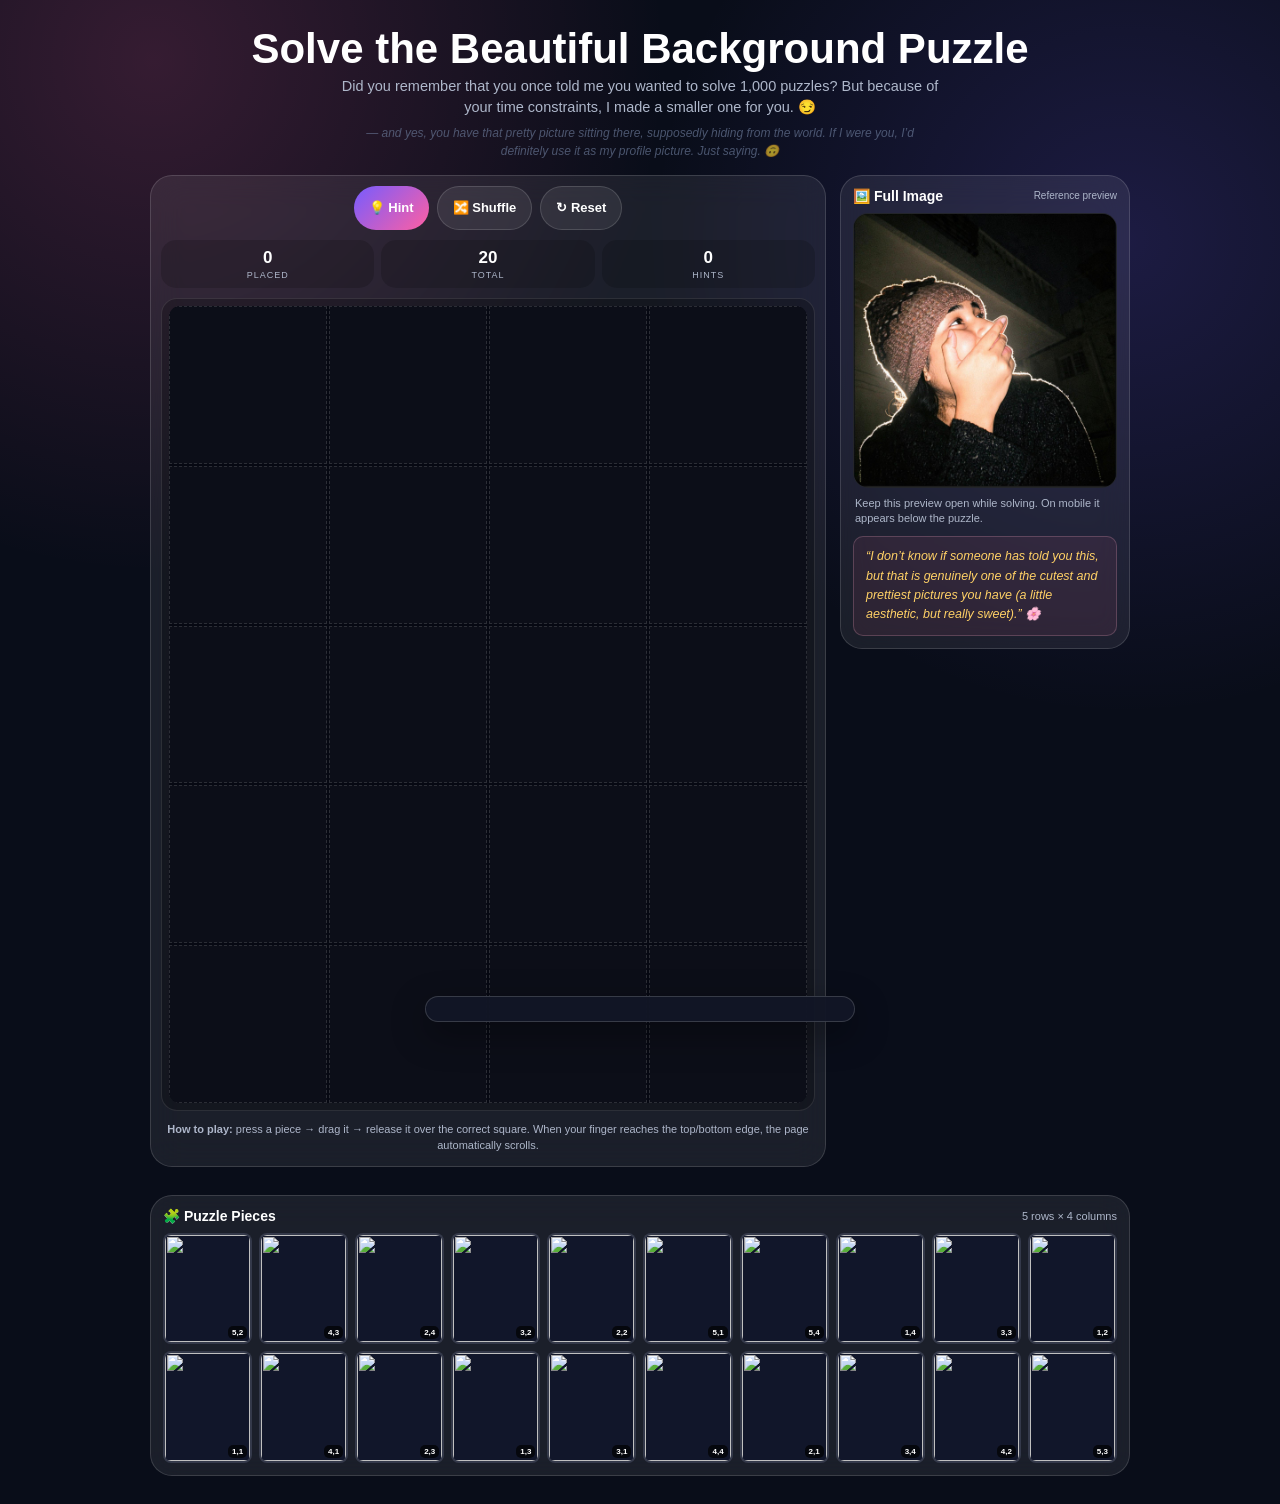
==== birthday_image_puzzle_5x4.html @ f48ca557 "Add files via upload" ====
<!DOCTYPE html>
<html lang="en">

<head>
    <meta charset="UTF-8">
    <meta name="viewport"
        content="width=device-width, initial-scale=1.0, maximum-scale=1.0, viewport-fit=cover, user-scalable=no">
    <meta name="apple-mobile-web-app-capable" content="yes">
    <meta name="apple-mobile-web-app-status-bar-style" content="black-translucent">
    <title>Birthday Picture Puzzle</title>

    <style>
        :root {
            --bg: #090d19;
            --panel: rgba(255, 255, 255, .075);
            --border: rgba(255, 255, 255, .14);
            --text: #fff;
            --muted: #aeb7ca;
            --accent: #ff5fa2;
            --accent2: #765cff;
            --good: #48dfa2;
            --gold: #ffd76a;
        }

        * {
            box-sizing: border-box;
            -webkit-tap-highlight-color: transparent;
        }

        html {
            scroll-behavior: smooth;
            background: var(--bg);
        }

        body {
            margin: 0;
            min-height: 100%;
            padding: max(14px, env(safe-area-inset-top)) 12px max(28px, env(safe-area-inset-bottom));
            color: var(--text);
            font-family: -apple-system, BlinkMacSystemFont, "SF Pro Display", "Segoe UI", sans-serif;
            background:
                radial-gradient(circle at 12% 4%, rgba(255, 95, 162, .18), transparent 28%),
                radial-gradient(circle at 88% 16%, rgba(118, 92, 255, .18), transparent 28%),
                var(--bg);
            overscroll-behavior-x: none;
        }

        .app {
            width: min(100%, 980px);
            margin: 0 auto;
        }

        header {
            text-align: center;
            padding: 8px 8px 15px;
        }

        .eyebrow {
            color: var(--accent);
            font-size: 11px;
            font-weight: 900;
            letter-spacing: 1.8px;
            text-transform: uppercase;
        }

        h1 {
            margin: 5px 0;
            font-size: clamp(27px, 7vw, 42px);
            line-height: 1.04;
        }

        .subtitle {
            margin: 0 auto;
            max-width: 600px;
            color: var(--muted);
            font-size: 13px;
            line-height: 1.45;
        }

        .layout {
            display: grid;
            grid-template-columns: minmax(0, 1fr);
            gap: 14px;
            align-items: start;
        }

        .main-panel,
        .preview-panel,
        .pieces-panel {
            background: var(--panel);
            border: 1px solid var(--border);
            border-radius: 22px;
            backdrop-filter: blur(16px);
        }

        .main-panel {
            padding: 10px;
        }

        .controls {
            display: flex;
            gap: 8px;
            flex-wrap: wrap;
            justify-content: center;
            margin: 0 0 10px;
        }

        button {
            min-height: 44px;
            border: 0;
            border-radius: 999px;
            padding: 10px 15px;
            color: #fff;
            background: linear-gradient(135deg, var(--accent2), var(--accent));
            font-size: 13px;
            font-weight: 850;
            cursor: pointer;
        }

        button.secondary {
            background: rgba(255, 255, 255, .08);
            border: 1px solid var(--border);
        }

        button:active {
            transform: scale(.97);
        }

        .stats {
            display: flex;
            gap: 7px;
            margin-bottom: 10px;
        }

        .stat {
            flex: 1;
            min-width: 0;
            padding: 8px 5px;
            text-align: center;
            border-radius: 15px;
            background: rgba(0, 0, 0, .17);
        }

        .stat strong {
            display: block;
            font-size: 17px;
        }

        .stat span {
            display: block;
            margin-top: 2px;
            color: var(--muted);
            font-size: 9px;
            text-transform: uppercase;
            letter-spacing: 1px;
        }

        .board-wrap {
            background: rgba(0, 0, 0, .23);
            border: 1px solid rgba(255, 255, 255, .1);
            border-radius: 16px;
            padding: 7px;
        }

        /*
    EXACT PUZZLE:
    5 rows x 4 columns = 20 pieces.
  */
        #board {
            width: 100%;
            aspect-ratio: 4 / 5;
            display: grid;
            grid-template-columns: repeat(4, 1fr);
            grid-template-rows: repeat(5, 1fr);
            gap: 2px;
            overflow: hidden;
            border-radius: 11px;
            background: #060812;
        }

        .slot {
            position: relative;
            min-width: 0;
            min-height: 0;
            border: 1px dashed rgba(255, 255, 255, .13);
            background: rgba(255, 255, 255, .025);
            transition: background .15s, border-color .15s, box-shadow .15s;
        }

        .slot.over {
            border-color: var(--accent);
            background: rgba(255, 95, 162, .18);
            box-shadow: inset 0 0 0 2px rgba(255, 95, 162, .35);
        }

        .slot.correct {
            border: 1px solid rgba(72, 223, 162, .8);
        }

        .slot.hint-target {
            border-color: var(--gold);
            box-shadow: inset 0 0 0 3px rgba(255, 215, 106, .6);
            animation: pulse .7s ease-in-out 4;
        }

        .slot img {
            width: 100%;
            height: 100%;
            display: block;
            object-fit: cover;
            pointer-events: none;
            user-select: none;
        }

        .pieces-panel {
            margin-top: 14px;
            padding: 12px;
        }

        .section-head {
            display: flex;
            justify-content: space-between;
            gap: 10px;
            align-items: center;
            margin-bottom: 9px;
        }

        .section-head strong {
            font-size: 14px;
        }

        .section-head span {
            color: var(--muted);
            font-size: 11px;
        }

        #pieces {
            display: grid;
            grid-template-columns: repeat(5, 1fr);
            gap: 7px;
        }

        .piece {
            position: relative;
            min-width: 0;
            aspect-ratio: 1 / 1.25;
            overflow: hidden;
            border: 2px solid rgba(255, 255, 255, .15);
            border-radius: 8px;
            background: #11162a;
            cursor: grab;
            touch-action: none;
            user-select: none;
            -webkit-user-select: none;
            transition: transform .12s, border-color .12s, opacity .12s;
        }

        .piece img {
            width: 100%;
            height: 100%;
            object-fit: cover;
            display: block;
            pointer-events: none;
            user-select: none;
        }

        .piece.selected {
            border-color: var(--gold);
            box-shadow: 0 0 0 3px rgba(255, 215, 106, .2);
            transform: translateY(-3px) scale(1.02);
        }

        .piece.hint-piece {
            border-color: var(--gold);
            box-shadow: 0 0 0 4px rgba(255, 215, 106, .3);
            animation: pulse .7s ease-in-out 4;
        }

        .piece.placed {
            opacity: .25;
            filter: grayscale(.25);
            pointer-events: none;
        }

        .piece-num {
            position: absolute;
            right: 3px;
            bottom: 3px;
            padding: 2px 4px;
            border-radius: 5px;
            background: rgba(0, 0, 0, .68);
            font-size: 8px;
            font-weight: 850;
        }

        .preview-panel {
            padding: 12px;
        }

        .preview-title {
            display: flex;
            align-items: center;
            justify-content: space-between;
            gap: 8px;
            margin-bottom: 9px;
        }

        .preview-title strong {
            font-size: 14px;
        }

        .preview-title span {
            color: var(--muted);
            font-size: 10px;
        }

        .preview-frame {
            overflow: hidden;
            border-radius: 15px;
            background: #05070d;
            border: 1px solid rgba(255, 255, 255, .12);
        }

        .preview-frame img {
            width: 100%;
            height: auto;
            display: block;
            object-fit: contain;
            max-height: 620px;
        }

        .preview-note {
            color: var(--muted);
            font-size: 11px;
            line-height: 1.4;
            margin: 8px 2px 0;
        }

        .instructions {
            padding: 11px 6px 2px;
            text-align: center;
            color: var(--muted);
            font-size: 11px;
            line-height: 1.45;
        }

        .message {
            display: none;
            margin-top: 13px;
            padding: 17px;
            border: 1px solid rgba(72, 223, 162, .35);
            border-radius: 18px;
            text-align: center;
            background: rgba(72, 223, 162, .1);
        }

        .message.show {
            display: block;
            animation: pop .4s ease;
        }

        .message h2 {
            margin: 0 0 4px;
            font-size: 24px;
        }

        .message p {
            margin: 0;
            color: var(--muted);
            font-size: 12px;
        }

        .toast {
            position: fixed;
            left: 50%;
            bottom: max(18px, env(safe-area-inset-bottom));
            z-index: 9999;
            width: min(92vw, 430px);
            padding: 12px 15px;
            border-radius: 14px;
            background: rgba(18, 22, 38, .96);
            border: 1px solid rgba(255, 255, 255, .16);
            box-shadow: 0 12px 35px rgba(0, 0, 0, .4);
            text-align: center;
            font-size: 12px;
            transform: translate(-50%, 140px);
            transition: transform .22s ease;
            pointer-events: none;
        }

        .toast.show {
            transform: translate(-50%, 0);
        }

        /*
    The floating piece follows the finger/mouse.
    The page itself remains scrollable.
  */
        .drag-ghost {
            position: fixed;
            z-index: 10000;
            width: 86px;
            aspect-ratio: 1 / 1.25;
            overflow: hidden;
            border: 2px solid #fff;
            border-radius: 9px;
            box-shadow: 0 15px 35px rgba(0, 0, 0, .5);
            pointer-events: none;
            transform: translate(-50%, -50%) rotate(2deg) scale(1.06);
        }

        .drag-ghost img {
            width: 100%;
            height: 100%;
            display: block;
            object-fit: cover;
        }

        .scroll-zone {
            position: fixed;
            z-index: 9990;
            left: 0;
            right: 0;
            height: 82px;
            pointer-events: none;
            display: none;
        }

        .scroll-zone.top {
            top: 0;
        }

        .scroll-zone.bottom {
            bottom: 0;
        }

        @keyframes pulse {

            0%,
            100% {
                transform: scale(1);
            }

            50% {
                transform: scale(.94);
            }
        }

        @keyframes pop {
            from {
                transform: scale(.95);
                opacity: 0;
            }

            to {
                transform: scale(1);
                opacity: 1;
            }
        }

        @media (min-width:760px) {
            .layout {
                grid-template-columns: minmax(0, 1fr) 290px;
            }

            .preview-panel {
                position: sticky;
                top: 14px;
            }

            #pieces {
                grid-template-columns: repeat(10, 1fr);
            }

            .pieces-panel {
                grid-column: 1 / -1;
            }
        }

        @media (max-width:759px) {
            .preview-panel {
                order: 3;
            }

            .pieces-panel {
                order: 2;
            }

            .main-panel {
                order: 1;
            }
        }

        @media (max-width:420px) {
            body {
                padding-left: 8px;
                padding-right: 8px;
            }

            .main-panel,
            .preview-panel,
            .pieces-panel {
                border-radius: 18px;
            }

            #pieces {
                grid-template-columns: repeat(5, 1fr);
                gap: 5px;
            }

            .piece {
                border-radius: 7px;
            }

            .drag-ghost {
                width: 74px;
            }
        }

        @media (prefers-reduced-motion:reduce) {

            *,
            *::before,
            *::after {
                scroll-behavior: auto !important;
                animation: none !important;
                transition: none !important;
            }
        }
    </style>
</head>

<body>
    <div class="app">

        <header>
            <h1>Solve the Beautiful Background Puzzle</h1>
            <p class="subtitle" style="font-size: 14.5px; margin-bottom: 6px;">
                Did you remember that you once told me you wanted to solve 1,000 puzzles?
                But because of your time constraints, I made a smaller one for you. 😏
            </p>
            <p
                style="color: var(--text-dim, #6b7a99); font-size: 12px; margin: 2px auto 0; max-width: 560px; font-style: italic; opacity: 0.65; line-height: 1.5;">
                — and yes, you have that pretty picture sitting there, supposedly hiding from the world. If I were you, I’d definitely use it as my profile picture. Just saying. 🙃
            </p>
        </header>

        <div class="layout">

            <section class="main-panel">
                <div class="controls">
                    <button id="hintBtn" type="button">💡 Hint</button>
                    <button id="shuffleBtn" class="secondary" type="button">🔀 Shuffle</button>
                    <button id="resetBtn" class="secondary" type="button">↻ Reset</button>
                </div>

                <div class="stats">
                    <div class="stat">
                        <strong id="placedCount">0</strong>
                        <span>Placed</span>
                    </div>
                    <div class="stat">
                        <strong id="totalCount">20</strong>
                        <span>Total</span>
                    </div>
                    <div class="stat">
                        <strong id="hintCount">0</strong>
                        <span>Hints</span>
                    </div>
                </div>

                <div class="board-wrap">
                    <div id="board" aria-label="5 row by 4 column puzzle board"></div>
                </div>

                <div class="instructions">
                    <b>How to play:</b> press a piece → drag it → release it over the correct square.
                    When your finger reaches the top/bottom edge, the page automatically scrolls.
                </div>

                <div id="completeMessage" class="message">
                    <div
                        style="font-size: 11px; font-weight: 800; color: #48dfa2; letter-spacing: 1.5px; text-transform: uppercase;">
                        🎉 PUZZLE #01 SOLVED</div>
                    <h2 style="margin: 6px 0 10px;">Remember this image carefully. 🧠</h2>
                    <p style="font-size: 13px; color: #aeb7ca; margin-bottom: 15px;">You might need it later in your
                        quest.</p>
                    <button id="iRememberBtn" type="button"
                        style="font-size: 14px; padding: 12px 24px; border-radius: 999px; background: linear-gradient(135deg, #765cff, #ff5fa2); border: 0; color: #fff; font-weight: 800; cursor: pointer;">
                        I Remember 🧠 ➔
                    </button>
                </div>
            </section>

            <aside class="preview-panel">
                <div class="preview-title">
                    <strong>🖼️ Full Image</strong>
                    <span>Reference preview</span>
                </div>
                <div class="preview-frame">
                    <img src="miss_chand.png" alt="Full image preview for the puzzle">
                </div>
                <div class="preview-note">
                    Keep this preview open while solving. On mobile it appears below the puzzle.
                </div>
                <div style="margin-top: 10px; padding: 10px 12px; background: rgba(255,107,157,0.08); border: 1px solid rgba(255,179,203,0.22); border-radius: 10px;">
                    <p style="color: #ffd166; font-size: 12.5px; font-style: italic; margin: 0; line-height: 1.55;">
                        “I don’t know if someone has told you this, but that is genuinely one of the cutest and prettiest pictures you have (a little aesthetic, but really sweet).” 🌸
                    </p>
                </div>
            </aside>

            <section class="pieces-panel">
                <div class="section-head">
                    <strong>🧩 Puzzle Pieces</strong>
                    <span>5 rows × 4 columns</span>
                </div>
                <div id="pieces"></div>
            </section>

        </div>
    </div>

    <div class="scroll-zone top" id="topScrollZone"></div>
    <div class="scroll-zone bottom" id="bottomScrollZone"></div>
    <div id="toast" class="toast" aria-live="polite"></div>

    <script>
        /*
          ============================================================
          PUZZLE FILE SETUP
          ============================================================
        
          Keep this HTML in the SAME folder as:
        
            miss_chand.png
        
            miss_chand_r1_c1.png
            miss_chand_r1_c2.png
            miss_chand_r1_c3.png
            miss_chand_r1_c4.png
        
            miss_chand_r2_c1.png ... miss_chand_r2_c4.png
            miss_chand_r3_c1.png ... miss_chand_r3_c4.png
            miss_chand_r4_c1.png ... miss_chand_r4_c4.png
            miss_chand_r5_c1.png ... miss_chand_r5_c4.png
        
          Total: 5 rows × 4 columns = 20 pieces.
        */

        const ROWS = 5;
        const COLS = 4;
        const IMAGE_PREFIX = "miss_chand_";
        const IMAGE_EXT = ".png";

        const board = document.getElementById("board");
        const piecesBox = document.getElementById("pieces");
        const placedCountEl = document.getElementById("placedCount");
        const totalCountEl = document.getElementById("totalCount");
        const hintCountEl = document.getElementById("hintCount");
        const completeMessage = document.getElementById("completeMessage");
        const toast = document.getElementById("toast");

        let pieces = [];
        let placed = new Set();
        let hintCount = 0;
        let activeDrag = null;
        let toastTimer = null;
        let autoScrollFrame = null;
        let latestPointer = { x: 0, y: 0 };

        function imageName(row, col) {
            return `${IMAGE_PREFIX}r${row}_c${col}${IMAGE_EXT}`;
        }

        function makePiece(row, col) {
            return {
                id: `r${row}c${col}`,
                row,
                col,
                src: imageName(row, col)
            };
        }

        function buildPuzzle() {
            stopAutoScroll();
            board.innerHTML = "";
            piecesBox.innerHTML = "";
            placed.clear();
            completeMessage.classList.remove("show");
            hintCount = 0;
            pieces = [];

            for (let row = 1; row <= ROWS; row++) {
                for (let col = 1; col <= COLS; col++) {
                    const piece = makePiece(row, col);
                    pieces.push(piece);

                    const slot = document.createElement("div");
                    slot.className = "slot";
                    slot.dataset.id = piece.id;
                    slot.dataset.row = row;
                    slot.dataset.col = col;
                    board.appendChild(slot);
                }
            }

            shuffleArray(pieces);
            renderPieces();
            updateStats();
        }

        function renderPieces() {
            piecesBox.innerHTML = "";

            pieces.forEach(piece => {
                const el = document.createElement("div");
                el.className = "piece";
                el.dataset.id = piece.id;
                el.dataset.row = piece.row;
                el.dataset.col = piece.col;
                el.setAttribute("role", "button");
                el.setAttribute("aria-label", `Puzzle piece row ${piece.row}, column ${piece.col}`);

                const img = document.createElement("img");
                img.src = piece.src;
                img.alt = "";
                img.draggable = false;

                const num = document.createElement("div");
                num.className = "piece-num";
                num.textContent = `${piece.row},${piece.col}`;

                el.append(img, num);
                piecesBox.appendChild(el);

                el.addEventListener("pointerdown", startDrag, { passive: false });
            });
        }

        function shuffleArray(arr) {
            for (let i = arr.length - 1; i > 0; i--) {
                const j = Math.floor(Math.random() * (i + 1));
                [arr[i], arr[j]] = [arr[j], arr[i]];
            }
        }

        function getPiece(id) {
            return pieces.find(piece => piece.id === id);
        }

        function updateStats() {
            placedCountEl.textContent = placed.size;
            totalCountEl.textContent = ROWS * COLS;
            hintCountEl.textContent = hintCount;
        }

        function getSlotAt(x, y) {
            const elements = document.elementsFromPoint(x, y);
            return elements.find(el => el.classList && el.classList.contains("slot"));
        }

        /* ------------------------------------------------------------
           DRAGGING
           ------------------------------------------------------------ */

        function startDrag(event) {
            if (event.pointerType === "mouse" && event.button !== 0) return;

            const pieceEl = event.currentTarget;
            const id = pieceEl.dataset.id;

            if (placed.has(id)) return;

            event.preventDefault();

            latestPointer.x = event.clientX;
            latestPointer.y = event.clientY;

            activeDrag = {
                id,
                pieceEl,
                pointerId: event.pointerId,
                ghost: null
            };

            pieceEl.classList.add("selected");

            try {
                pieceEl.setPointerCapture(event.pointerId);
            } catch (_) { }

            createGhost(pieceEl, event.clientX, event.clientY);
            startAutoScroll();

            window.addEventListener("pointermove", moveDrag, { passive: false });
            window.addEventListener("pointerup", endDrag, { passive: false });
            window.addEventListener("pointercancel", cancelDrag, { passive: false });
        }

        function createGhost(pieceEl, x, y) {
            const ghost = document.createElement("div");
            ghost.className = "drag-ghost";

            const img = document.createElement("img");
            img.src = pieceEl.querySelector("img").src;
            img.alt = "";

            ghost.appendChild(img);
            ghost.style.left = `${x}px`;
            ghost.style.top = `${y}px`;

            document.body.appendChild(ghost);
            activeDrag.ghost = ghost;
        }

        function moveDrag(event) {
            if (!activeDrag || event.pointerId !== activeDrag.pointerId) return;

            event.preventDefault();

            latestPointer.x = event.clientX;
            latestPointer.y = event.clientY;

            if (activeDrag.ghost) {
                activeDrag.ghost.style.left = `${event.clientX}px`;
                activeDrag.ghost.style.top = `${event.clientY}px`;
            }

            highlightDropTarget(event.clientX, event.clientY);
        }

        function highlightDropTarget(x, y) {
            document.querySelectorAll(".slot.over").forEach(slot => slot.classList.remove("over"));

            const slot = getSlotAt(x, y);

            if (slot && !slot.querySelector("img")) {
                slot.classList.add("over");
            }
        }

        function endDrag(event) {
            if (!activeDrag || event.pointerId !== activeDrag.pointerId) return;

            event.preventDefault();

            latestPointer.x = event.clientX;
            latestPointer.y = event.clientY;

            const drag = activeDrag;
            const slot = getSlotAt(event.clientX, event.clientY);

            cleanupDrag();

            if (!slot) {
                showToast("Drop the piece on the puzzle board.");
                return;
            }

            const piece = getPiece(drag.id);

            if (!piece) return;

            if (slot.dataset.id === piece.id && !slot.querySelector("img")) {
                placePiece(piece, slot);
            } else {
                slot.classList.add("over");
                setTimeout(() => slot.classList.remove("over"), 260);
                showToast("Not quite! Try another square 🕵️");
            }
        }

        function cancelDrag() {
            cleanupDrag();
        }

        function cleanupDrag() {
            if (!activeDrag) return;

            activeDrag.pieceEl.classList.remove("selected");

            if (activeDrag.ghost) {
                activeDrag.ghost.remove();
            }

            document.querySelectorAll(".slot.over").forEach(slot => slot.classList.remove("over"));

            stopAutoScroll();

            window.removeEventListener("pointermove", moveDrag);
            window.removeEventListener("pointerup", endDrag);
            window.removeEventListener("pointercancel", cancelDrag);

            activeDrag = null;
        }

        /* ------------------------------------------------------------
           AUTOMATIC PAGE SCROLL WHILE DRAGGING
           ------------------------------------------------------------
        
           If the finger/mouse gets near the top or bottom edge,
           window.scrollBy() continuously moves the page.
        
           This is especially useful on iPhone because the pieces
           can be far below the board after scrolling.
        */

        function startAutoScroll() {
            if (autoScrollFrame) return;

            const tick = () => {
                if (!activeDrag) {
                    autoScrollFrame = null;
                    return;
                }

                const y = latestPointer.y;
                const height = window.innerHeight;

                const edge = 105;
                let amount = 0;

                if (y < edge) {
                    const intensity = Math.max(0, edge - y) / edge;
                    amount = -Math.max(2.5, 16 * intensity);
                } else if (y > height - edge) {
                    const intensity = Math.max(0, y - (height - edge)) / edge;
                    amount = Math.max(2.5, 16 * intensity);
                }

                if (amount !== 0) {
                    window.scrollBy(0, amount);

                    // The finger stays in the same viewport position while the
                    // document moves, so re-check the board underneath it.
                    highlightDropTarget(latestPointer.x, latestPointer.y);
                }

                autoScrollFrame = requestAnimationFrame(tick);
            };

            autoScrollFrame = requestAnimationFrame(tick);
        }

        function stopAutoScroll() {
            if (autoScrollFrame) {
                cancelAnimationFrame(autoScrollFrame);
                autoScrollFrame = null;
            }
        }

        /* ------------------------------------------------------------
           PLACING PIECES
           ------------------------------------------------------------ */

        function placePiece(piece, slot) {
            const img = document.createElement("img");
            img.src = piece.src;
            img.alt = "";
            img.draggable = false;

            slot.appendChild(img);
            slot.classList.add("correct");

            placed.add(piece.id);

            const pieceEl = document.querySelector(`.piece[data-id="${piece.id}"]`);
            if (pieceEl) pieceEl.classList.add("placed");

            updateStats();

            if (placed.size === ROWS * COLS) {
                completeMessage.classList.add("show");

                setTimeout(() => {
                    completeMessage.scrollIntoView({
                        behavior: "smooth",
                        block: "center"
                    });
                }, 180);
            }
        }

        /* ------------------------------------------------------------
           HINT
           ------------------------------------------------------------ */

        function showHint() {
            if (placed.size === ROWS * COLS) {
                showToast("The puzzle is already complete! 🎉");
                return;
            }

            const piece = pieces.find(item => !placed.has(item.id));
            if (!piece) return;

            hintCount++;
            updateStats();

            document.querySelectorAll(".hint-piece,.hint-target")
                .forEach(el => el.classList.remove("hint-piece", "hint-target"));

            const pieceEl = document.querySelector(`.piece[data-id="${piece.id}"]`);
            const slot = document.querySelector(`.slot[data-id="${piece.id}"]`);

            pieceEl?.classList.add("hint-piece");
            slot?.classList.add("hint-target");

            showToast(`Hint: ${piece.row},${piece.col} → row ${piece.row}, column ${piece.col}`);

            setTimeout(() => {
                pieceEl?.classList.remove("hint-piece");
                slot?.classList.remove("hint-target");
            }, 3200);
        }

        /* ------------------------------------------------------------
           SHUFFLE / RESET
           ------------------------------------------------------------ */

        function shuffleRemaining() {
            const remaining = pieces.filter(piece => !placed.has(piece.id));
            shuffleArray(remaining);

            let index = 0;

            pieces = pieces.map(piece => {
                if (placed.has(piece.id)) return piece;
                return remaining[index++];
            });

            renderPieces();

            pieces.forEach(piece => {
                if (placed.has(piece.id)) {
                    document.querySelector(`.piece[data-id="${piece.id}"]`)?.classList.add("placed");
                }
            });

            showToast("Remaining pieces shuffled 🔀");
        }

        function resetPuzzle() {
            if (!window.confirm("Reset the whole puzzle?")) return;

            buildPuzzle();
            showToast("Puzzle reset. Good luck! 🧩");
        }

        /* ------------------------------------------------------------
           TOAST
           ------------------------------------------------------------ */

        function showToast(message) {
            clearTimeout(toastTimer);
            toast.textContent = message;
            toast.classList.add("show");

            toastTimer = setTimeout(() => {
                toast.classList.remove("show");
            }, 2400);
        }

        /* Prevent native browser image dragging/context menu on pieces. */
        document.addEventListener("dragstart", event => event.preventDefault());

        document.addEventListener("contextmenu", event => {
            if (event.target.closest(".piece,.slot")) {
                event.preventDefault();
            }
        });

        document.getElementById("hintBtn").addEventListener("click", showHint);
        document.getElementById("shuffleBtn").addEventListener("click", shuffleRemaining);
        document.getElementById("resetBtn").addEventListener("click", resetPuzzle);
        document.getElementById("iRememberBtn")?.addEventListener("click", () => {
            try {
                const key = 'birthday_cipher_quest_v1';
                const data = localStorage.getItem(key);
                const state = data ? JSON.parse(data) : {};
                state.imagePuzzleDone = true;
                localStorage.setItem(key, JSON.stringify(state));
            } catch (_) { }
            window.location.href = "../hub.html";
        });

        buildPuzzle();
    </script>
</body>

</html>
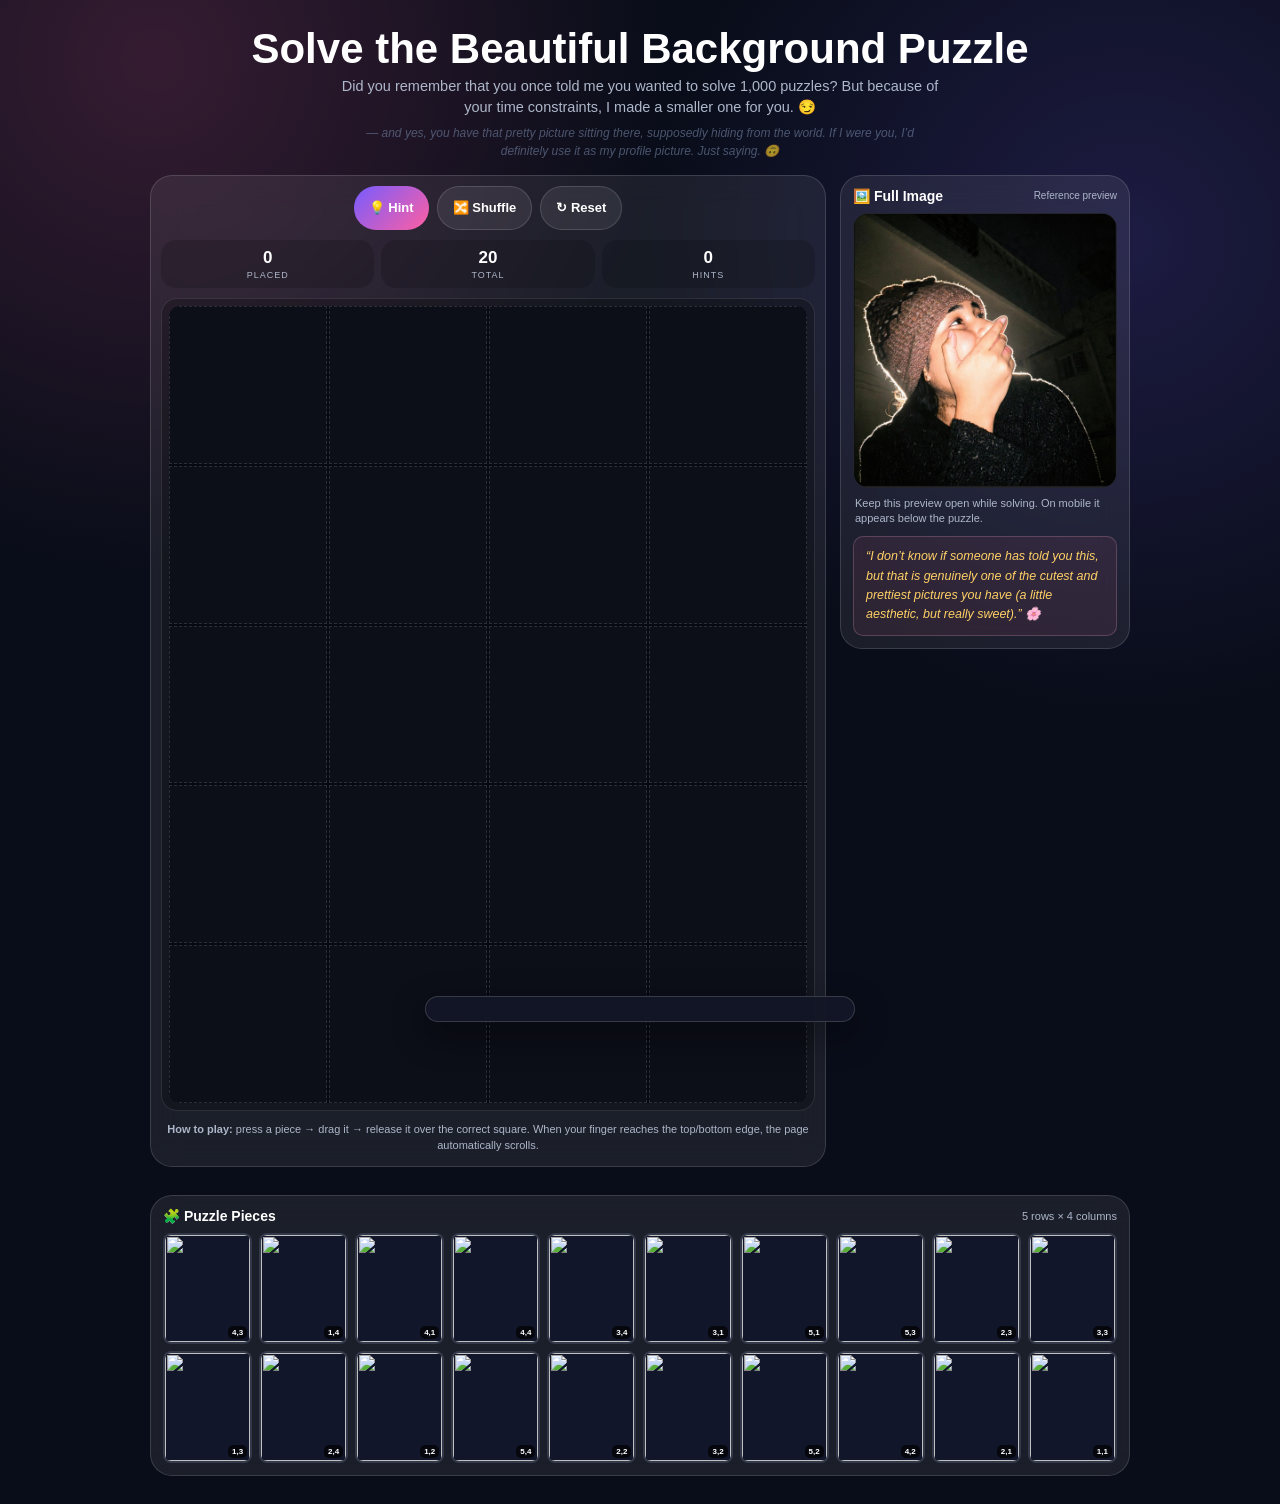
==== commit 723bd672: "speed up" ====
--- a/birthday_image_puzzle_5x4.html
+++ b/birthday_image_puzzle_5x4.html
@@ -918,15 +918,17 @@
                 const y = latestPointer.y;
                 const height = window.innerHeight;
 
-                const edge = 105;
+                // Wider, faster edge scrolling makes phone drag-and-drop
+                // practical when the pieces tray is far from the board.
+                const edge = 150;
                 let amount = 0;
 
                 if (y < edge) {
                     const intensity = Math.max(0, edge - y) / edge;
-                    amount = -Math.max(2.5, 16 * intensity);
+                    amount = -Math.max(7, 38 * intensity);
                 } else if (y > height - edge) {
                     const intensity = Math.max(0, y - (height - edge)) / edge;
-                    amount = Math.max(2.5, 16 * intensity);
+                    amount = Math.max(7, 38 * intensity);
                 }
 
                 if (amount !== 0) {
@@ -1089,4 +1091,4 @@
     </script>
 </body>
 
-</html>+</html>
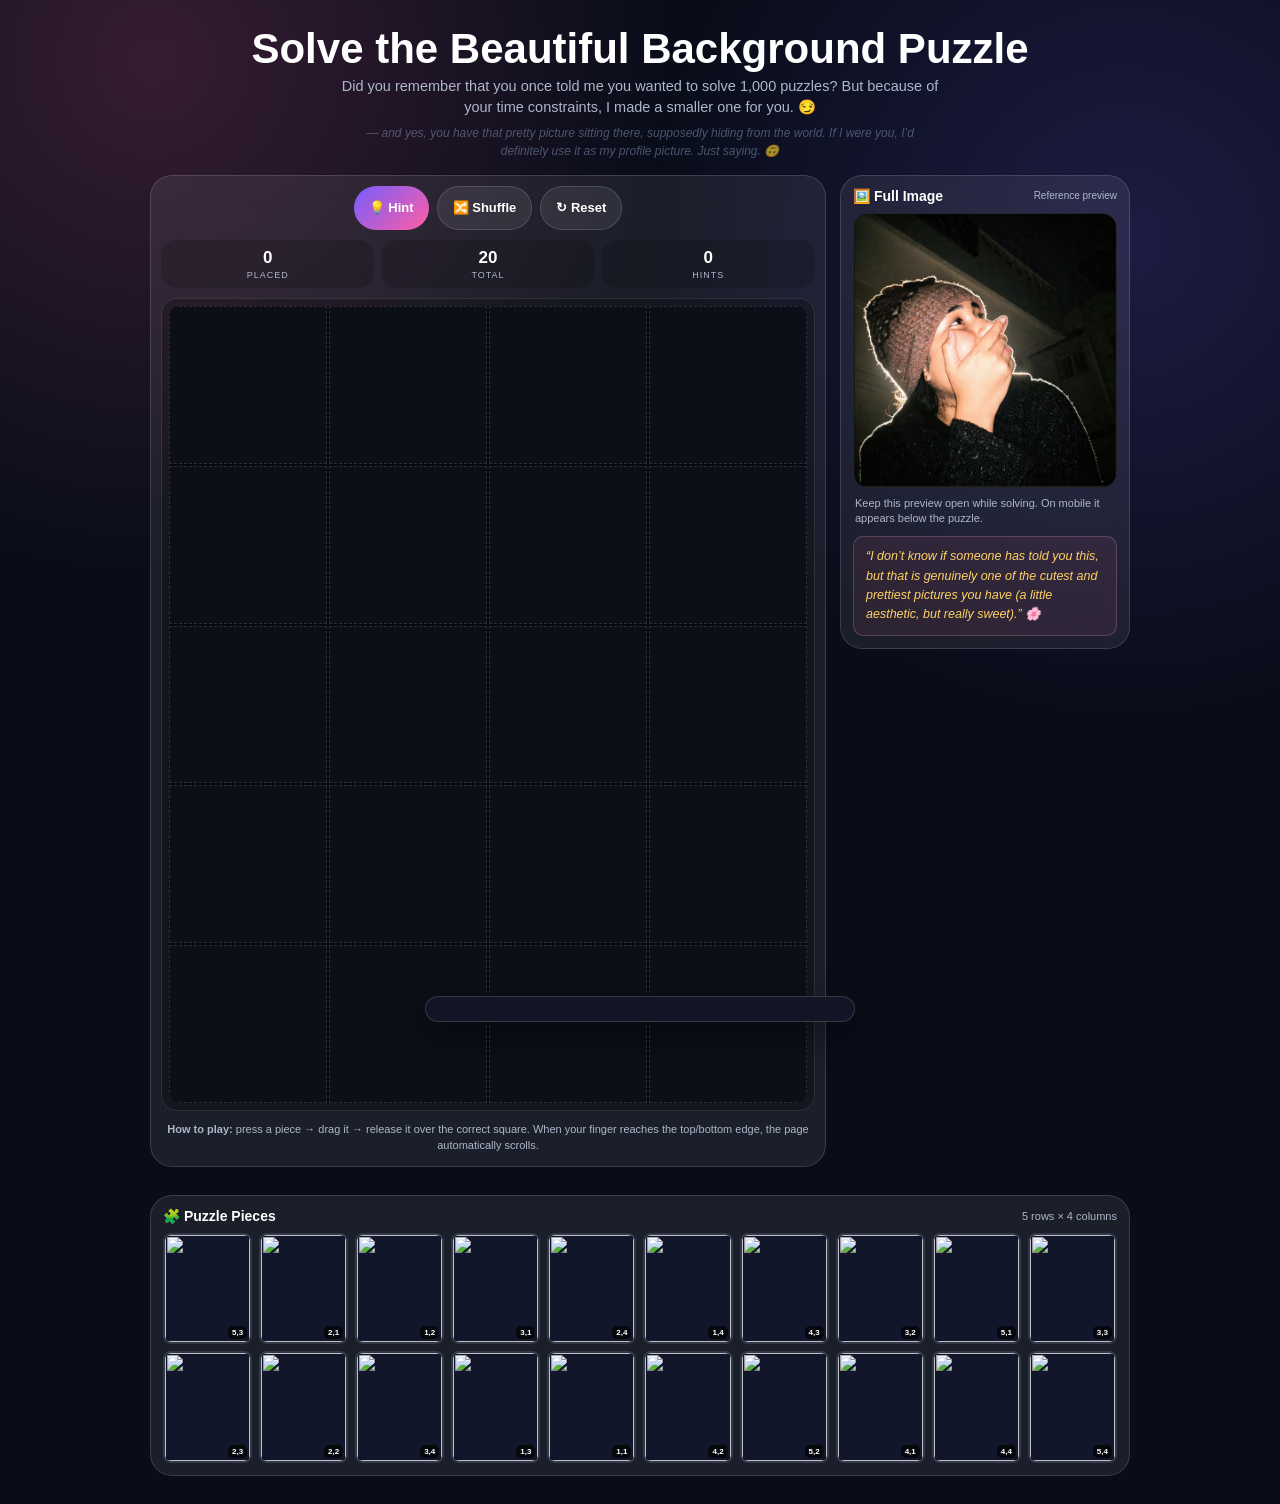
==== commit 4a008ae8: "Add files via upload" ====
--- a/birthday_image_puzzle_5x4.html
+++ b/birthday_image_puzzle_5x4.html
@@ -918,17 +918,15 @@
                 const y = latestPointer.y;
                 const height = window.innerHeight;
 
-                // Wider, faster edge scrolling makes phone drag-and-drop
-                // practical when the pieces tray is far from the board.
-                const edge = 150;
+                const edge = 105;
                 let amount = 0;
 
                 if (y < edge) {
                     const intensity = Math.max(0, edge - y) / edge;
-                    amount = -Math.max(7, 38 * intensity);
+                    amount = -Math.max(2.5, 16 * intensity);
                 } else if (y > height - edge) {
                     const intensity = Math.max(0, y - (height - edge)) / edge;
-                    amount = Math.max(7, 38 * intensity);
+                    amount = Math.max(2.5, 16 * intensity);
                 }
 
                 if (amount !== 0) {
@@ -1091,4 +1089,4 @@
     </script>
 </body>
 
-</html>
+</html>
